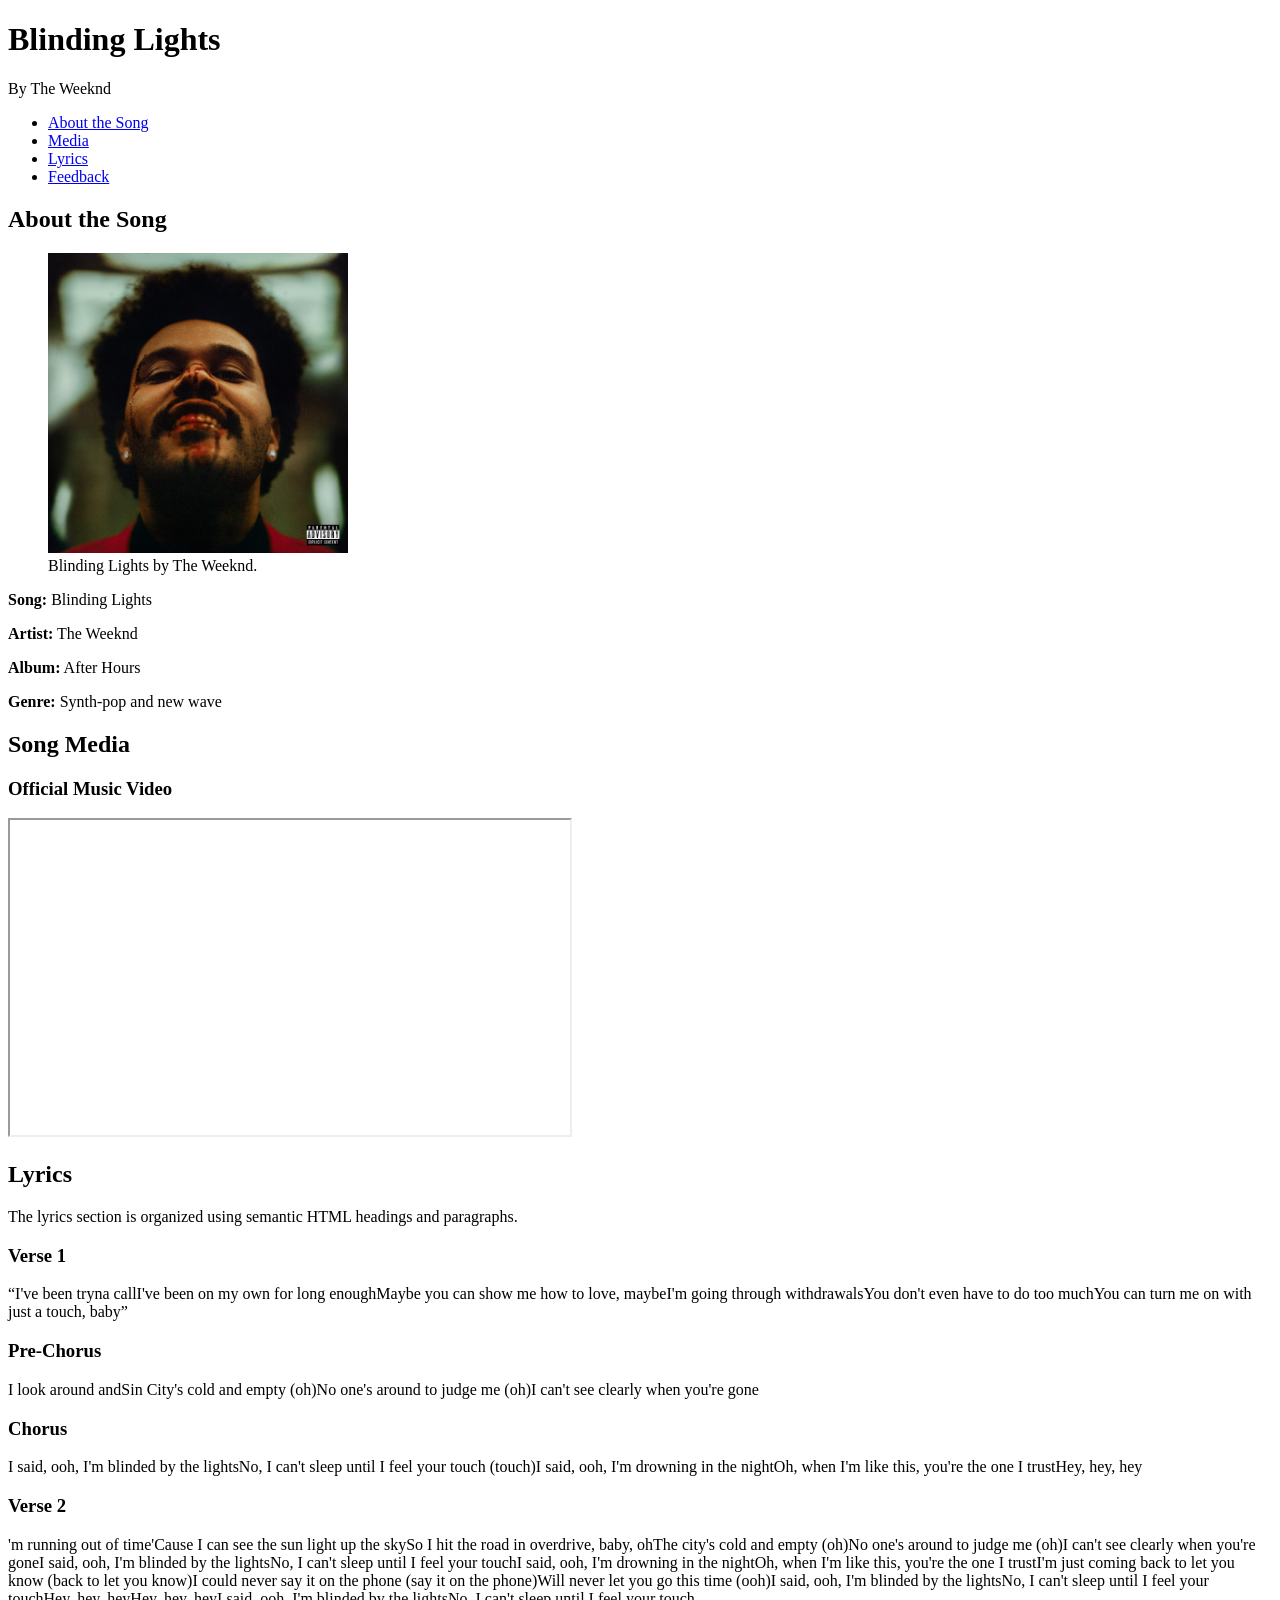
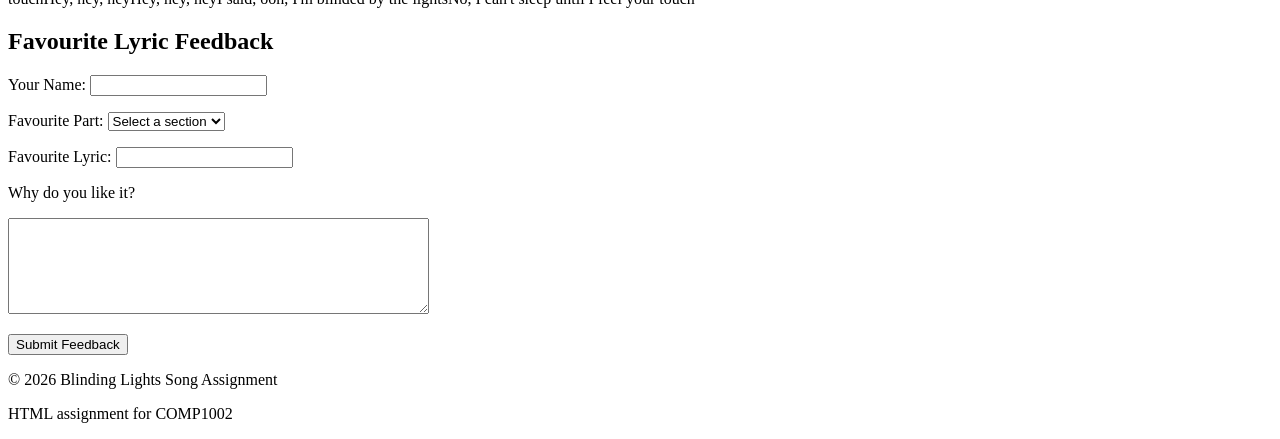
==== index.html @ d073791f "Add files via upload" ====
<!DOCTYPE html>
<html lang="en">
<head>
    <meta charset="utf-8">
    <meta name="viewport" content="width=device-width, initial-scale=1">
    <meta name="robots" content="noindex, follow">
    <meta name="comp1002-verify" content="track-alpha">
    <meta name="format-detection" content="telephone=no, date=no, address=no, email=no">
    <title>Blinding Lights | The Weeknd</title>
    <meta name="description" content="HTML5 song page for Blinding Lights by The Weeknd">
</head>

<body>

    <!-- Header section containing the song title and navigation -->
    <header>
        <h1>Blinding Lights</h1>
        <p>By The Weeknd</p>

        <!-- Navigation links -->
        <nav>
            <ul>
                <li><a href="#about">About the Song</a></li>
                <li><a href="#media">Media</a></li>
                <li><a href="#lyrics">Lyrics</a></li>
                <li><a href="#feedback">Feedback</a></li>
            </ul>
        </nav>
    </header>

    <!-- Main content of the webpage -->
    <main>

        <!-- About section -->
        <section id="about">
            <h2>About the Song</h2>

            <figure>
                <img
                    src="img/blinding-lights.jpg"
                    alt="Blinding Lights song artwork by The Weeknd"
                    width="300"
                >
                <figcaption>
                    Blinding Lights by The Weeknd.
                </figcaption>
            </figure>

            <p><strong>Song:</strong> Blinding Lights</p>
            <p><strong>Artist:</strong> The Weeknd</p>
            <p><strong>Album:</strong> After Hours</p>
            <p><strong>Genre:</strong> Synth-pop and new wave</p>
        </section>

        <!-- Media section -->
        <section id="media">
            <h2>Song Media</h2>

            <h3>Official Music Video</h3>

            <!-- Embedded YouTube video -->
            <iframe
                width="560"
                height="315"
                src="https://youtu.be/4NRXx6U8ABQ?si=fp85LnzxFtQr1g0h"
                title="Blinding Lights by The Weeknd official music video"
                allow="accelerometer; autoplay; clipboard-write; encrypted-media; gyroscope; picture-in-picture; web-share"
                referrerpolicy="strict-origin-when-cross-origin"
                allowfullscreen>
            </iframe>
        </section>

        <!-- Lyrics section -->
        <section id="lyrics">
            <h2>Lyrics</h2>

            <p>
                The lyrics section is organized using semantic HTML headings
                and paragraphs.
            </p>

            <article>
                <h3>Verse 1</h3>
                <p>“I've been tryna callI've been on my own for long enoughMaybe you can show me how to love, maybeI'm going through withdrawalsYou don't even have to do too muchYou can turn me on with just a touch, baby”</p>
            </article>

            <article>
                <h3>Pre-Chorus</h3>
                <p>I look around andSin City's cold and empty (oh)No one's around to judge me (oh)I can't see clearly when you're gone</p>
            </article>

            <article>
                <h3>Chorus</h3>
                <p>I said, ooh, I'm blinded by the lightsNo, I can't sleep until I feel your touch (touch)I said, ooh, I'm drowning in the nightOh, when I'm like this, you're the one I trustHey, hey, hey</p>
            </article>

            <article>
                <h3>Verse 2</h3>
                <p>'m running out of time'Cause I can see the sun light up the skySo I hit the road in overdrive, baby, ohThe city's cold and empty (oh)No one's around to judge me (oh)I can't see clearly when you're goneI said, ooh, I'm blinded by the lightsNo, I can't sleep until I feel your touchI said, ooh, I'm drowning in the nightOh, when I'm like this, you're the one I trustI'm just coming back to let you know (back to let you know)I could never say it on the phone (say it on the phone)Will never let you go this time (ooh)I said, ooh, I'm blinded by the lightsNo, I can't sleep until I feel your touchHey, hey, heyHey, hey, heyI said, ooh, I'm blinded by the lightsNo, I can't sleep until I feel your touch</p>
            </article>
        </section>

        <!-- Favourite lyric feedback form -->
        <section id="feedback">
            <h2>Favourite Lyric Feedback</h2>

            <form action="#" method="post">

                <!-- Name input -->
                <p>
                    <label for="student-name">Your Name:</label>
                    <input
                        type="text"
                        id="student-name"
                        name="student-name"
                        required
                    >
                </p>

                <!-- Favourite part selection -->
                <p>
                    <label for="favourite-part">Favourite Part:</label>
                    <select id="favourite-part" name="favourite-part" required>
                        <option value="">Select a section</option>
                        <option value="verse-1">Verse 1</option>
                        <option value="pre-chorus">Pre-Chorus</option>
                        <option value="chorus">Chorus</option>
                        <option value="verse-2">Verse 2</option>
                    </select>
                </p>

                <!-- Favourite lyric input -->
                <p>
                    <label for="favourite-lyric">Favourite Lyric:</label>
                    <input
                        type="text"
                        id="favourite-lyric"
                        name="favourite-lyric"
                        required
                    >
                </p>

                <!-- Feedback textarea -->
                <p>
                    <label for="feedback-message">Why do you like it?</label>
                </p>
                <p>
                    <textarea
                        id="feedback-message"
                        name="feedback-message"
                        rows="6"
                        cols="50"
                        required
                    ></textarea>
                </p>

                <!-- Submit button -->
                <p>
                    <button type="submit">Submit Feedback</button>
                </p>

            </form>
        </section>

    </main>

    <!-- Footer section -->
    <footer>
        <p>&copy; 2026 Blinding Lights Song Assignment</p>
        <p>HTML assignment for COMP1002</p>
    </footer>

</body>
</html>
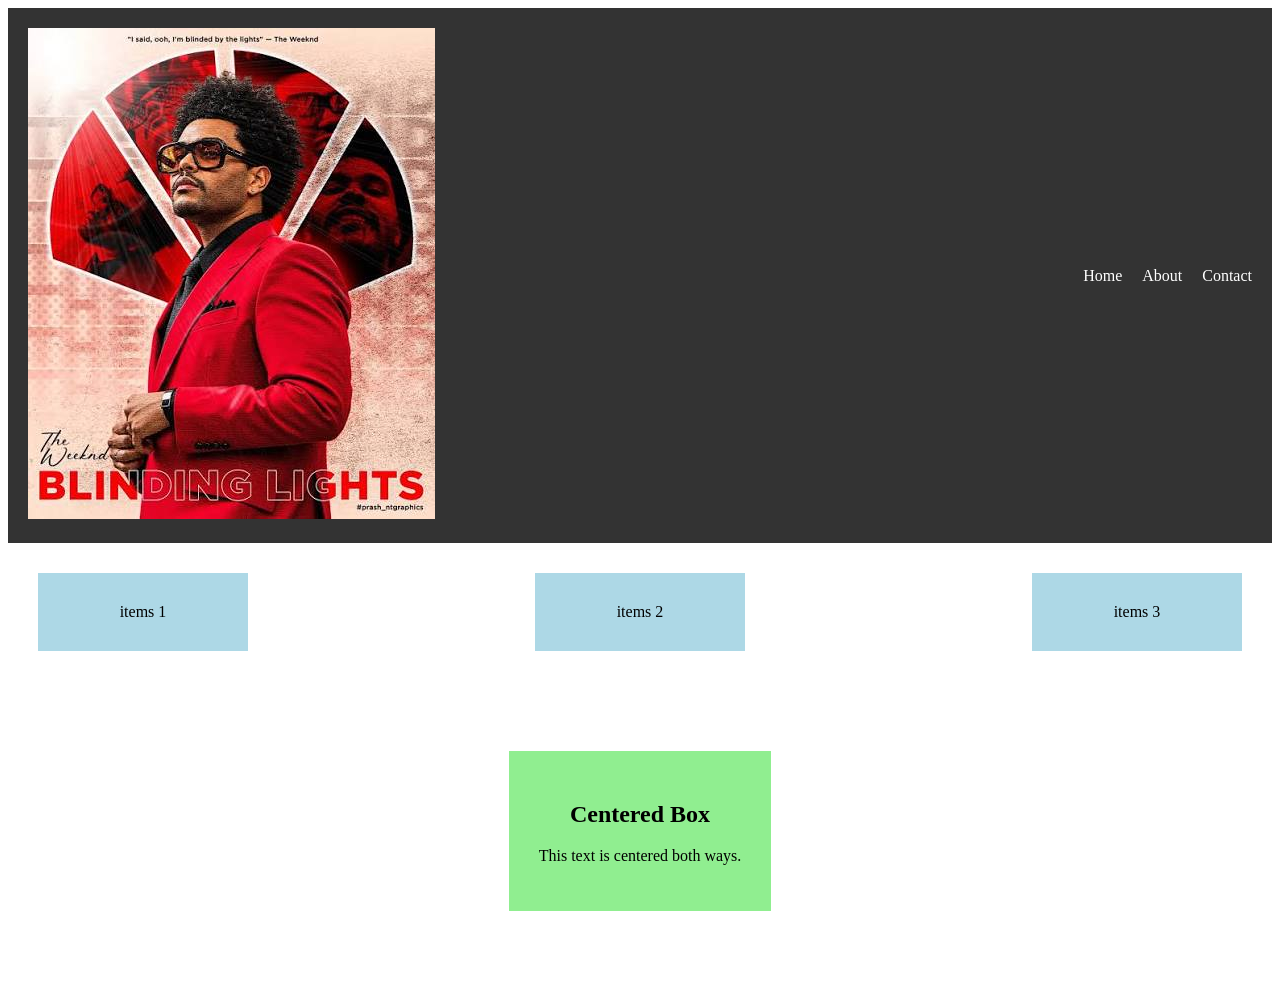
==== commit d966ddb0: "Add files via upload" ====
--- a/index.html
+++ b/index.html
@@ -1,174 +1,39 @@
 <!DOCTYPE html>
 <html lang="en">
 <head>
-    <meta charset="utf-8">
-    <meta name="viewport" content="width=device-width, initial-scale=1">
-    <meta name="robots" content="noindex, follow">
-    <meta name="comp1002-verify" content="track-alpha">
-    <meta name="format-detection" content="telephone=no, date=no, address=no, email=no">
-    <title>Blinding Lights | The Weeknd</title>
-    <meta name="description" content="HTML5 song page for Blinding Lights by The Weeknd">
+    <meta charset="UTF-8">
+      <meta name="viewport" content="width=device-width, initial-scale=1.0">
+    <title>Lab Three - Flexbox</title>
+    <link rel="stylesheet" href="style.css">
 </head>
-
 <body>
 
-    <!-- Header section containing the song title and navigation -->
-    <header>
-        <h1>Blinding Lights</h1>
-        <p>By The Weeknd</p>
+    
+    
+    
+    
+    <nav class="navbar">
+        <div class="logo"><img src="./blindinglights.jpeg" alt="Singer img"></div>
+        <div class="menu">
+            <a href="#">Home</a>
+            <a href="#">About</a>
+            <a href="#">Contact</a>
+        </div>
+    </nav>
+<section class="three-items">
+        <div class="item">items 1</div>
+        <div class="item">items 2</div>
+        <div class="item">items 3</div>
+    </section>
 
-        <!-- Navigation links -->
-        <nav>
-            <ul>
-                <li><a href="#about">About the Song</a></li>
-                <li><a href="#media">Media</a></li>
-                <li><a href="#lyrics">Lyrics</a></li>
-                <li><a href="#feedback">Feedback</a></li>
-            </ul>
-        </nav>
-    </header>
-
-    <!-- Main content of the webpage -->
-    <main>
-
-        <!-- About section -->
-        <section id="about">
-            <h2>About the Song</h2>
-
-            <figure>
-                <img
-                    src="img/blinding-lights.jpg"
-                    alt="Blinding Lights song artwork by The Weeknd"
-                    width="300"
-                >
-                <figcaption>
-                    Blinding Lights by The Weeknd.
-                </figcaption>
-            </figure>
-
-            <p><strong>Song:</strong> Blinding Lights</p>
-            <p><strong>Artist:</strong> The Weeknd</p>
-            <p><strong>Album:</strong> After Hours</p>
-            <p><strong>Genre:</strong> Synth-pop and new wave</p>
-        </section>
-
-        <!-- Media section -->
-        <section id="media">
-            <h2>Song Media</h2>
-
-            <h3>Official Music Video</h3>
-
-            <!-- Embedded YouTube video -->
-            <iframe
-                width="560"
-                height="315"
-                src="https://youtu.be/4NRXx6U8ABQ?si=fp85LnzxFtQr1g0h"
-                title="Blinding Lights by The Weeknd official music video"
-                allow="accelerometer; autoplay; clipboard-write; encrypted-media; gyroscope; picture-in-picture; web-share"
-                referrerpolicy="strict-origin-when-cross-origin"
-                allowfullscreen>
-            </iframe>
-        </section>
-
-        <!-- Lyrics section -->
-        <section id="lyrics">
-            <h2>Lyrics</h2>
-
-            <p>
-                The lyrics section is organized using semantic HTML headings
-                and paragraphs.
-            </p>
-
-            <article>
-                <h3>Verse 1</h3>
-                <p>“I've been tryna callI've been on my own for long enoughMaybe you can show me how to love, maybeI'm going through withdrawalsYou don't even have to do too muchYou can turn me on with just a touch, baby”</p>
-            </article>
-
-            <article>
-                <h3>Pre-Chorus</h3>
-                <p>I look around andSin City's cold and empty (oh)No one's around to judge me (oh)I can't see clearly when you're gone</p>
-            </article>
-
-            <article>
-                <h3>Chorus</h3>
-                <p>I said, ooh, I'm blinded by the lightsNo, I can't sleep until I feel your touch (touch)I said, ooh, I'm drowning in the nightOh, when I'm like this, you're the one I trustHey, hey, hey</p>
-            </article>
-
-            <article>
-                <h3>Verse 2</h3>
-                <p>'m running out of time'Cause I can see the sun light up the skySo I hit the road in overdrive, baby, ohThe city's cold and empty (oh)No one's around to judge me (oh)I can't see clearly when you're goneI said, ooh, I'm blinded by the lightsNo, I can't sleep until I feel your touchI said, ooh, I'm drowning in the nightOh, when I'm like this, you're the one I trustI'm just coming back to let you know (back to let you know)I could never say it on the phone (say it on the phone)Will never let you go this time (ooh)I said, ooh, I'm blinded by the lightsNo, I can't sleep until I feel your touchHey, hey, heyHey, hey, heyI said, ooh, I'm blinded by the lightsNo, I can't sleep until I feel your touch</p>
-            </article>
-        </section>
-
-        <!-- Favourite lyric feedback form -->
-        <section id="feedback">
-            <h2>Favourite Lyric Feedback</h2>
-
-            <form action="#" method="post">
-
-                <!-- Name input -->
-                <p>
-                    <label for="student-name">Your Name:</label>
-                    <input
-                        type="text"
-                        id="student-name"
-                        name="student-name"
-                        required
-                    >
-                </p>
-
-                <!-- Favourite part selection -->
-                <p>
-                    <label for="favourite-part">Favourite Part:</label>
-                    <select id="favourite-part" name="favourite-part" required>
-                        <option value="">Select a section</option>
-                        <option value="verse-1">Verse 1</option>
-                        <option value="pre-chorus">Pre-Chorus</option>
-                        <option value="chorus">Chorus</option>
-                        <option value="verse-2">Verse 2</option>
-                    </select>
-                </p>
-
-                <!-- Favourite lyric input -->
-                <p>
-                    <label for="favourite-lyric">Favourite Lyric:</label>
-                    <input
-                        type="text"
-                        id="favourite-lyric"
-                        name="favourite-lyric"
-                        required
-                    >
-                </p>
-
-                <!-- Feedback textarea -->
-                <p>
-                    <label for="feedback-message">Why do you like it?</label>
-                </p>
-                <p>
-                    <textarea
-                        id="feedback-message"
-                        name="feedback-message"
-                        rows="6"
-                        cols="50"
-                        required
-                    ></textarea>
-                </p>
-
-                <!-- Submit button -->
-                <p>
-                    <button type="submit">Submit Feedback</button>
-                </p>
-
-            </form>
-        </section>
-
-    </main>
-
-    <!-- Footer section -->
-    <footer>
-        <p>&copy; 2026 Blinding Lights Song Assignment</p>
-        <p>HTML assignment for COMP1002</p>
-    </footer>
+    
+    
+<section class="center-section">
+        <div class="center-box">
+            <h2>Centered Box</h2>
+            <p>This text is centered both ways.</p>
+        </div>
+    </section>
 
 </body>
 </html>
--- a/style.css
+++ b/style.css
@@ -0,0 +1,48 @@
+/* Lab Three - CSS Flexbox */
+
+
+.three-items {
+    display: flex;
+    justify-content: space-between;
+    padding: 30px;
+}
+
+.item {
+    background-color: lightblue;
+    padding: 30px;
+    width: 150px;
+    text-align: center;
+}
+
+
+.center-section {
+    height: 300px;
+    display: flex;
+    justify-content: center;
+    align-items: center;
+}
+
+.center-box {
+    background-color: lightgreen;
+    padding: 30px;
+    text-align: center;
+}
+
+.navbar {
+    display: flex;
+    justify-content: space-between;
+    align-items: center;
+    background-color: #333;
+    padding: 20px;
+}
+
+
+.menu {
+    display: flex;
+    gap: 20px;
+}
+
+.menu a {
+    color: white;
+    text-decoration: none;
+}
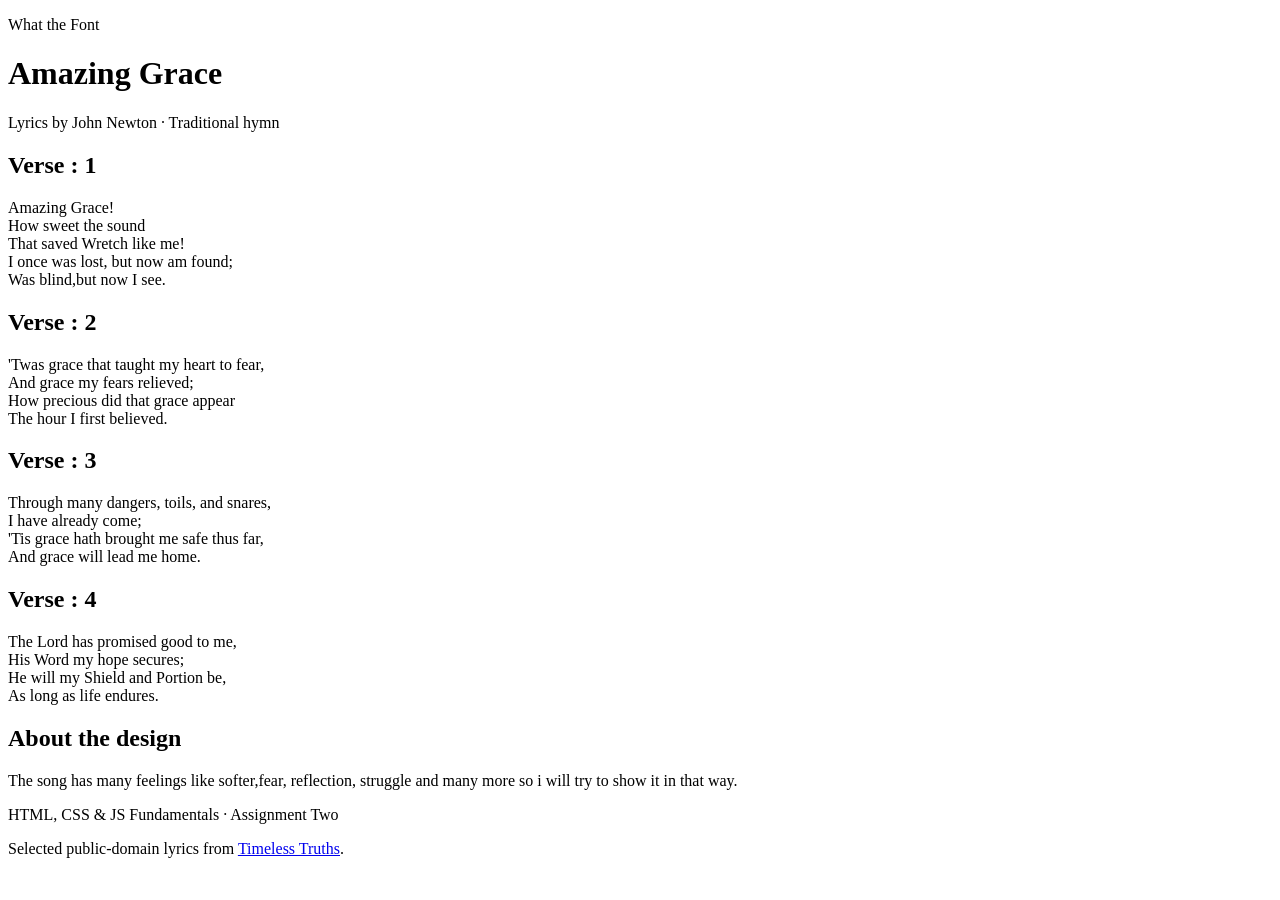
==== commit 7c2e3c6f: "Add files via upload This is assignment due date of 12 oct" ====
--- a/index.html
+++ b/index.html
@@ -1,39 +1,58 @@
-<!DOCTYPE html>
-<html lang="en">
-<head>
-    <meta charset="UTF-8">
-      <meta name="viewport" content="width=device-width, initial-scale=1.0">
-    <title>Lab Three - Flexbox</title>
-    <link rel="stylesheet" href="style.css">
-</head>
-<body>
-
-    
-    
-    
-    
-    <nav class="navbar">
-        <div class="logo"><img src="./blindinglights.jpeg" alt="Singer img"></div>
-        <div class="menu">
-            <a href="#">Home</a>
-            <a href="#">About</a>
-            <a href="#">Contact</a>
-        </div>
-    </nav>
-<section class="three-items">
-        <div class="item">items 1</div>
-        <div class="item">items 2</div>
-        <div class="item">items 3</div>
-    </section>
-
-    
-    
-<section class="center-section">
-        <div class="center-box">
-            <h2>Centered Box</h2>
-            <p>This text is centered both ways.</p>
-        </div>
-    </section>
-
-</body>
-</html>
+<!DOCTYPE html>
+<html lang="en">
+<head>
+    <meta charset="UTF-8">
+    <meta name="viewport" content="width=device-width">
+    <title>Amazing Grace | What the Song</title>
+    <link rel="stylesheet" href="css/style.css">
+</head>
+<body>
+    <header class="song-header">
+        <p>What the Font</p>
+        <h1>Amazing Grace</h1>
+        <p>Lyrics by John Newton · Traditional hymn</p>
+    </header>
+
+    <main>
+        <section class="verse opening">
+            <h2>Verse : 1</h2>
+            <p>Amazing Grace!
+            <br>How sweet the sound<br>That saved Wretch like me!<br>I once was lost, but now am found;<br>Was blind,but now I see.</p>
+        </section>
+
+        <section class="verse gentle">
+            <h2>Verse : 2</h2>
+            <p>'Twas grace that taught my heart to fear,<br>
+            And grace my fears relieved;<br>
+            How precious did that grace appear<br>
+            The hour I first believed.</p>
+        </section>
+
+        <section class="verse strong">
+            <h2>Verse : 3</h2>
+            <p>Through many dangers, toils, and snares,<br>
+            I have already come;<br>
+            'Tis grace hath brought me safe thus far,<br>
+            And grace will lead me home.</p>
+        </section> 
+
+        <section class="verse steady">
+            <h2>Verse : 4</h2>
+            <p>The Lord has promised good to me,<br>
+            His Word my hope secures;<br>
+            He will my Shield and Portion be,<br>
+            As long as life endures.</p>
+        </section>
+        
+        <section class="design-note">
+            <h2>About the design</h2>
+            <p>The song has many feelings like softer,fear, reflection, struggle and many more so i will try to show it in that way.</p>
+        </section>
+        
+    </main>
+    <footer>
+        <p>HTML, CSS &amp; JS Fundamentals · Assignment Two</p>
+        <p>Selected public-domain lyrics from
+        <a href="https://library.timelesstruths.org/music/Amazing_Grace/">Timeless Truths</a>.</p>
+    </footer>
+</body>
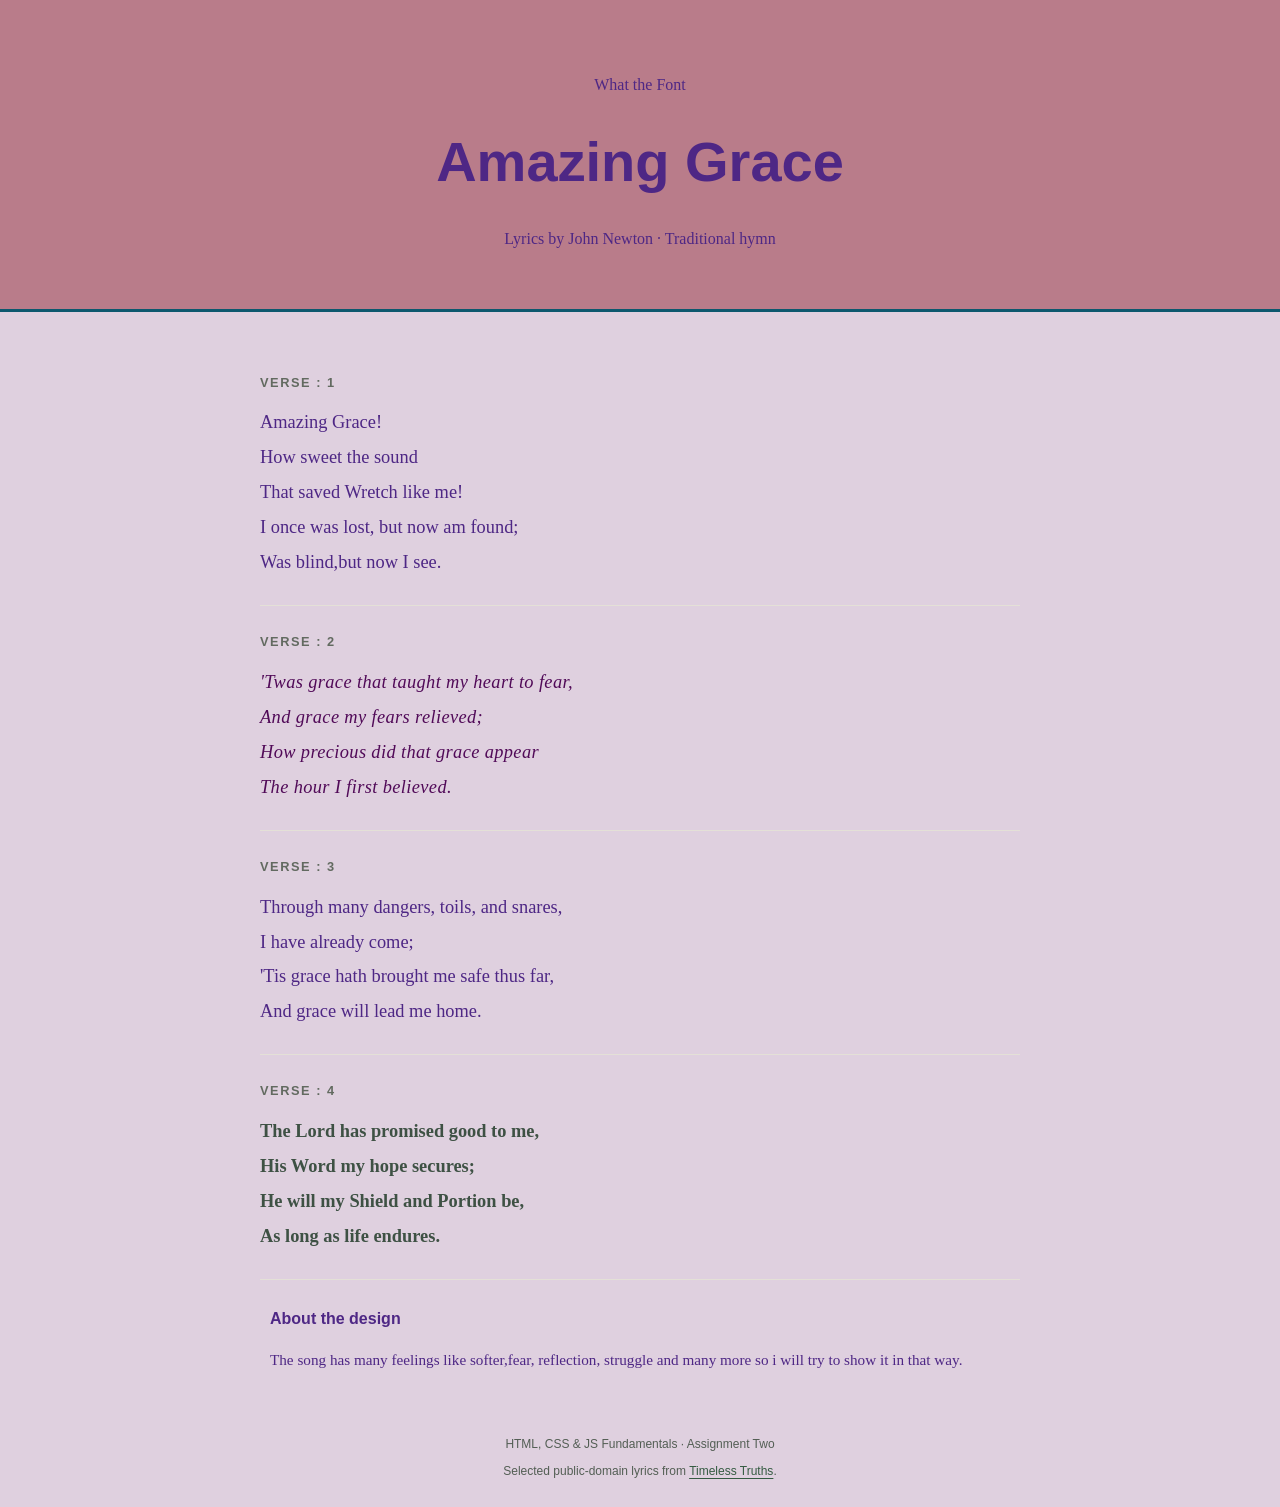
==== commit 2901bbc7: "Fix HTML formatting and update stylesheet link" ====
--- a/index.html
+++ b/index.html
@@ -4,7 +4,7 @@
     <meta charset="UTF-8">
     <meta name="viewport" content="width=device-width">
     <title>Amazing Grace | What the Song</title>
-    <link rel="stylesheet" href="css/style.css">
+    <link rel="stylesheet" href="style.css">
 </head>
 <body>
     <header class="song-header">
@@ -55,4 +55,4 @@
         <p>Selected public-domain lyrics from
         <a href="https://library.timelesstruths.org/music/Amazing_Grace/">Timeless Truths</a>.</p>
     </footer>
-</body>+</body>
--- a/style.css
+++ b/style.css
@@ -0,0 +1,157 @@
+
+body {
+    margin: 0;
+    background-color: #dfd0df;
+    color: #4e2785;
+    font-family: 'Lora', serif;
+    line-height: 1.7;
+}
+
+.song-header {
+    padding: 55px 20px 40px;
+    text-align: center;
+    background-color: #b97c8a;
+    border-bottom: 3px solid #0d586e;
+}
+
+h1,
+h2,
+.assignment {
+    font-family: 'Montserrat', sans-serif;
+}
+
+.assignment {
+    font-size: 0.8rem;
+    letter-spacing: 0.16em;
+    text-transform: uppercase;
+}
+
+h1 {
+    margin: 8px 0;
+    font-size: clamp(2rem, 7vw, 3.5rem);
+    font-weight: 700;
+}
+
+
+main {
+    width: 90%;
+    max-width: 760px;
+    margin: 35px auto;
+}
+
+.lyrics {
+    padding: 15px 30px;
+    background-color: #61090d;
+    border: 1px solid #46093c;
+    border-radius: 8px;
+}
+
+.verse {
+    padding: 25px 0;
+    border-bottom: 1px solid #e4e0d7;
+}
+
+.verse:last-child {
+    border-bottom: none;
+}
+
+.verse h2 {
+    margin: 0 0 12px;
+    font-size: 0.8rem;
+    font-weight: 600;
+    letter-spacing: 0.12em;
+    text-transform: uppercase;
+    color: #626a60;
+}
+
+.verse p {
+    margin: 0;
+    font-size: 1.15rem;
+    line-height: 1.9;
+}
+
+/*.opening p {
+    font-size: 1.25rem;
+}*/
+
+.quiet {
+    font-style: italic;
+    color: #68482d;
+    font-weight: 400;
+}
+
+.hope {
+    color: #355b42;
+    font-weight: 700;
+}
+
+.gentle p {
+    color: #510a58;
+    font-style: italic;
+    font-weight: 400;
+    letter-spacing: 0.02em;
+}
+
+.struggle {
+    font-family: 'Montserrat', sans-serif;
+    font-size: 1.1rem;
+    font-weight: 700;
+    letter-spacing: 0.04em;
+    color: #6a4337;
+}
+
+.steady p {
+    font-weight: 600;
+    color: #3e5144;
+}
+
+.peaceful p {
+    font-style: italic;
+    line-height: 2.2;
+    letter-spacing: 0.03em;
+}
+
+.design-note {
+    margin-top: 25px;
+    padding: 0 10px;
+}
+
+.design-note h2 {
+    font-size: 1rem;
+}
+
+.design-note p {
+    font-size: 0.95rem;
+}
+
+footer {
+    padding: 20px;
+    text-align: center;
+    font-family: 'Montserrat', sans-serif;
+    font-size: 0.75rem;
+    color: #535e54;
+}
+
+footer p {
+    margin: 6px 0;
+}
+
+a {
+    color: #355b42;
+    text-underline-offset: 3px;
+}
+
+@media (max-width: 480px) {
+    .song-header {
+        padding: 35px 15px;
+    }
+
+    .lyrics {
+        padding: 10px 18px;
+    }
+
+    .verse p,
+    .struggle {
+        font-size: 1rem;
+    }
+}
